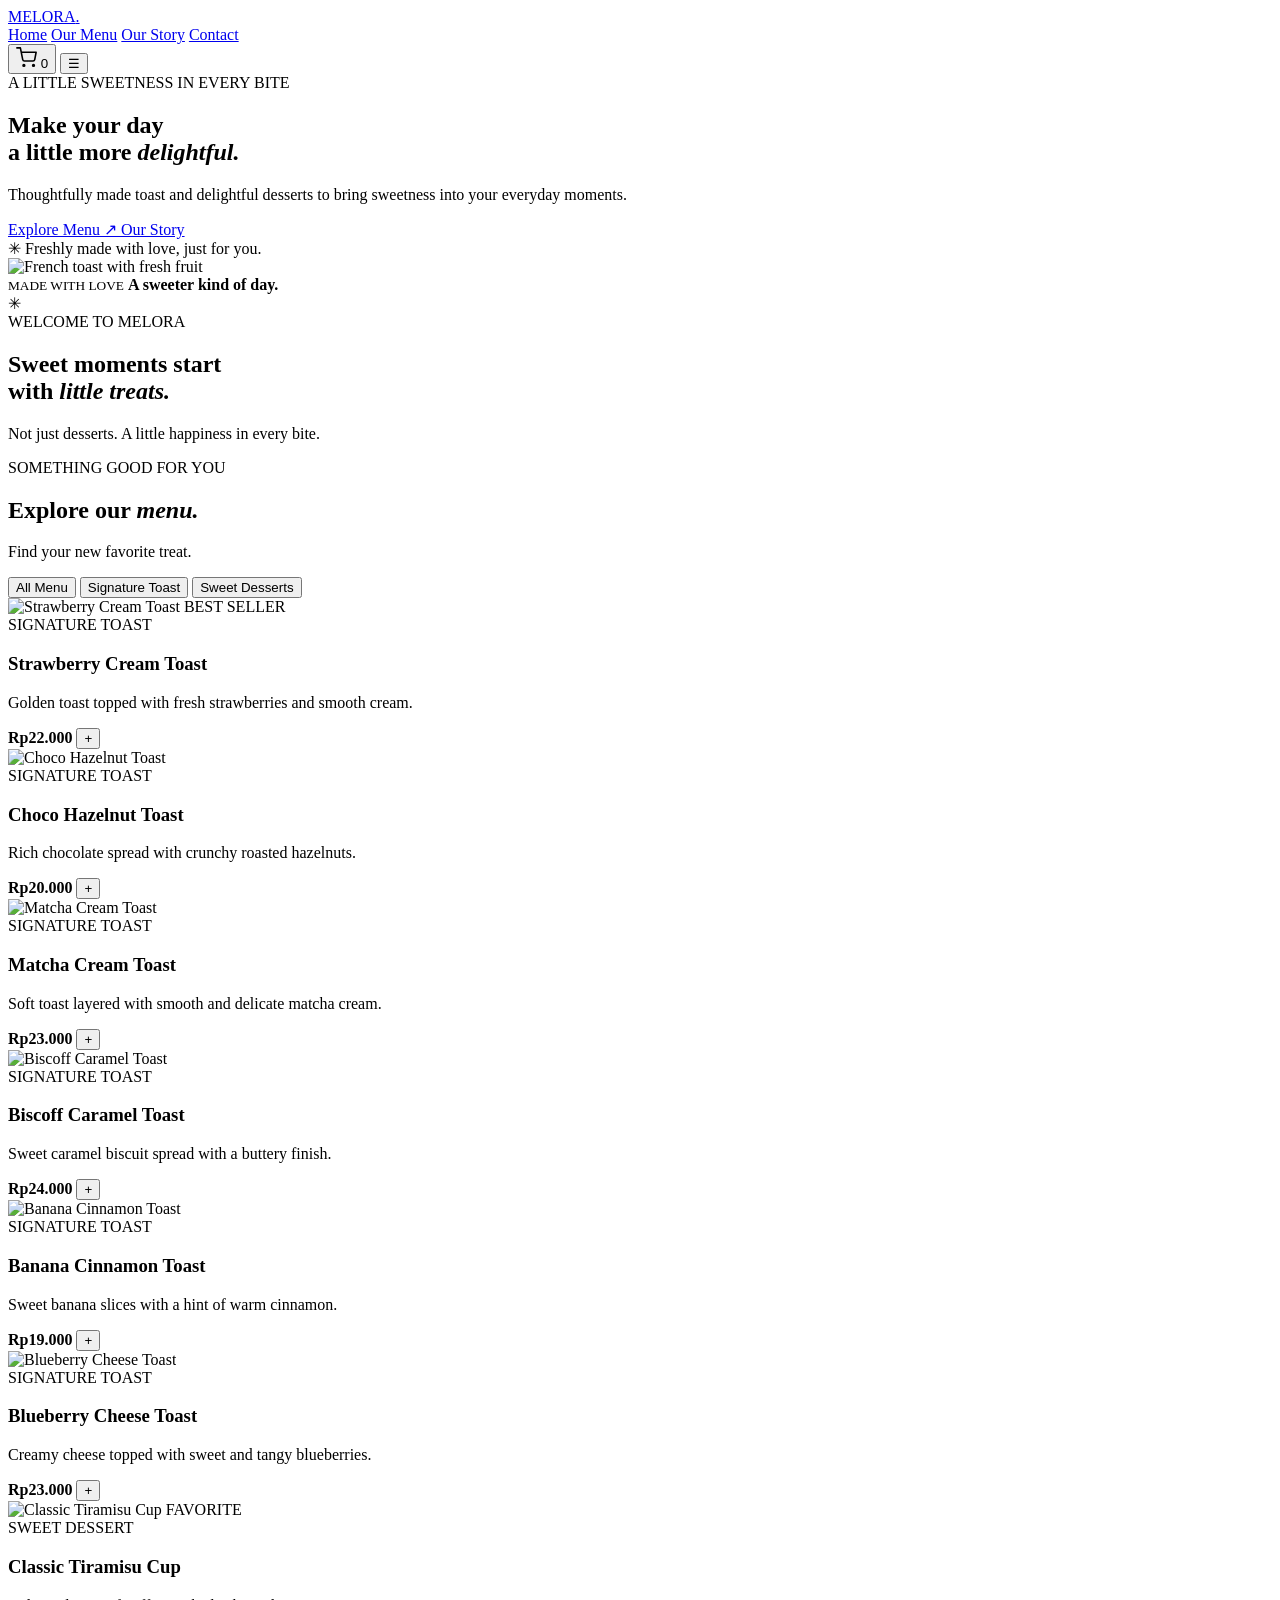
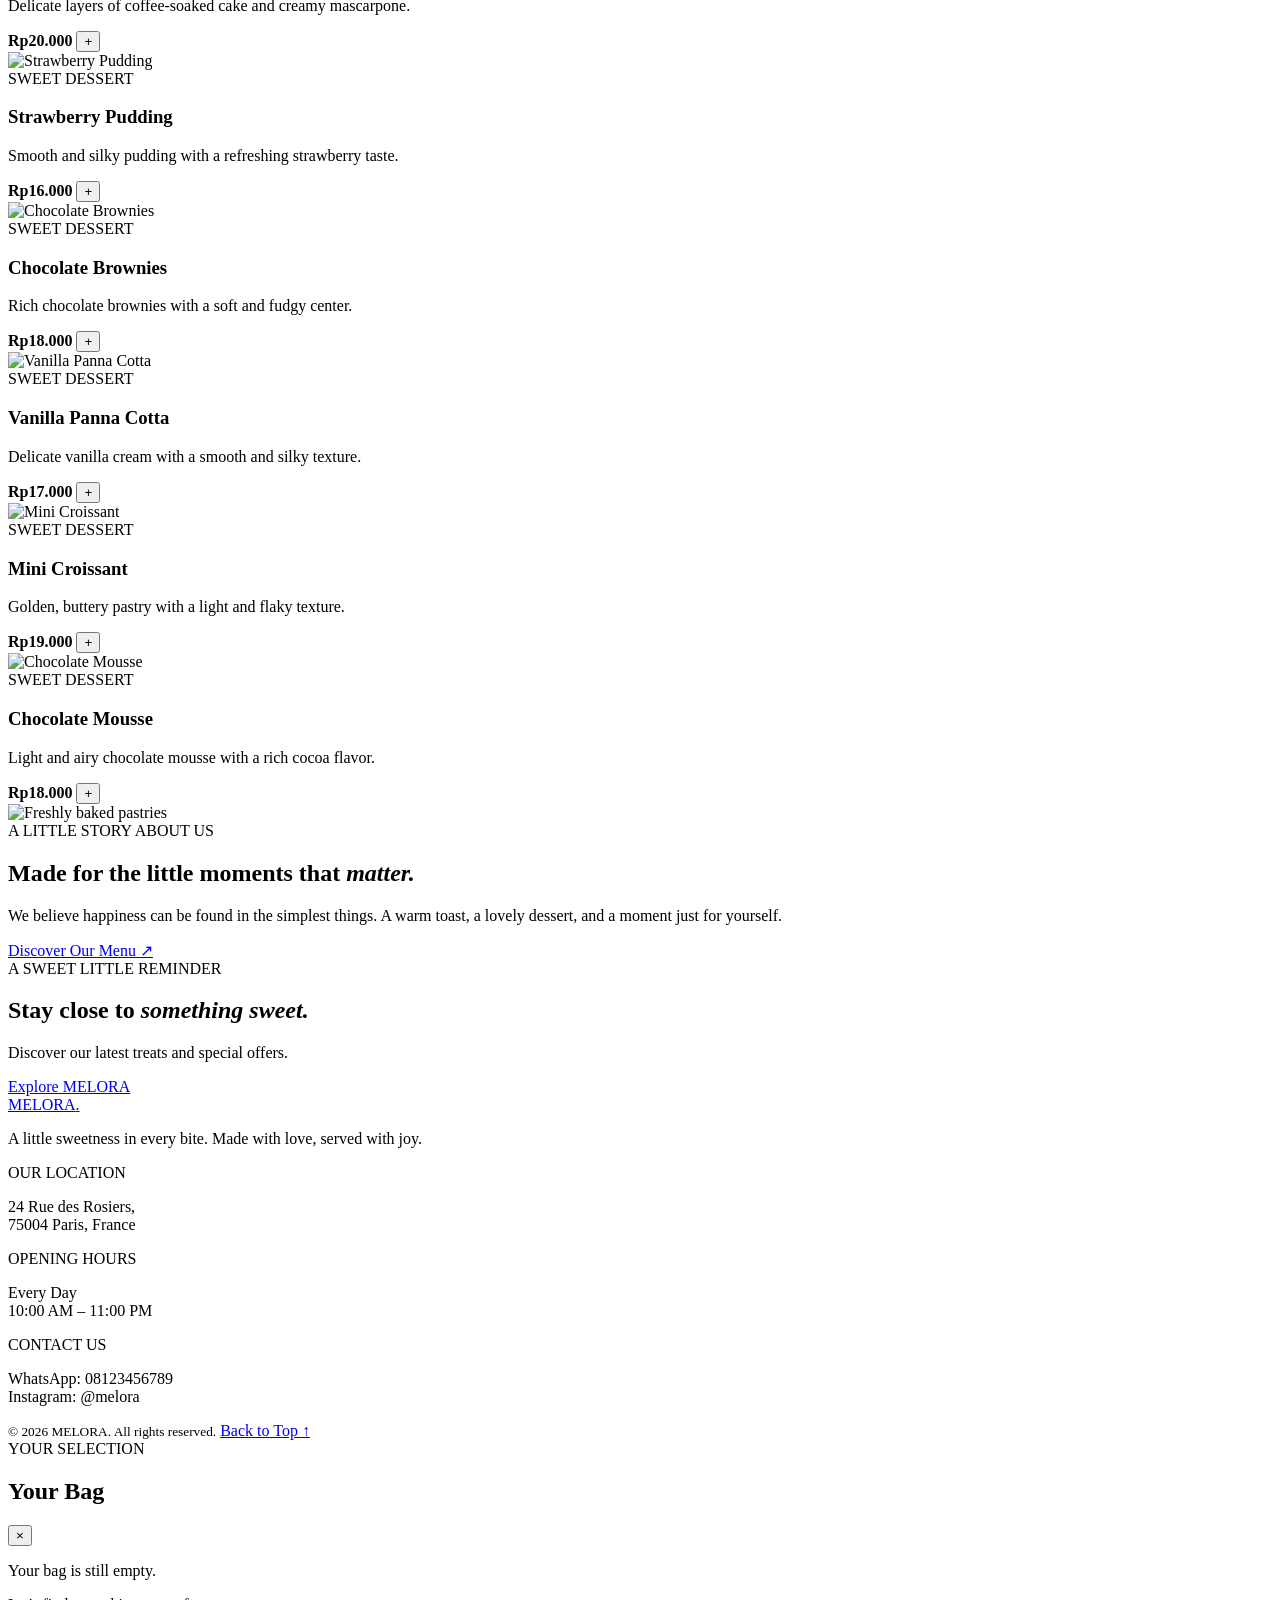
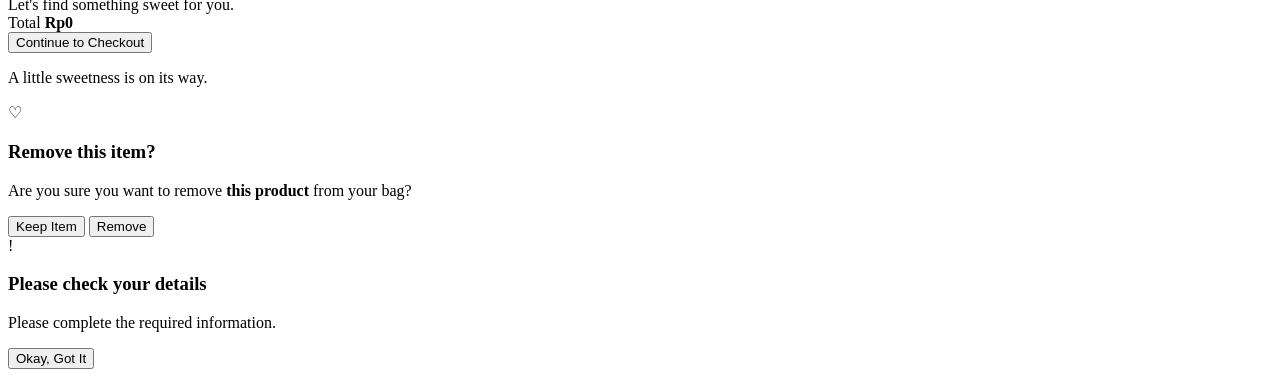
==== index.html @ a44b25c3 "Add files via upload" ====
<!DOCTYPE html>
<html lang="id">
<head>
    <meta charset="UTF-8">
    <meta name="viewport" content="width=device-width, initial-scale=1.0">

    <title>MELORA — Toast & Dessert</title>

    <link rel="stylesheet" href="css/style.css">

    <link rel="preconnect" href="https://fonts.googleapis.com">
    <link rel="preconnect" href="https://fonts.gstatic.com" crossorigin>

    <link href="https://fonts.googleapis.com/css2?family=DM+Sans:wght@400;500;600;700&family=Playfair+Display:ital,wght@0,500;0,600;1,500&display=swap" rel="stylesheet">
</head>

<body>

<!-- NAVBAR -->
<header class="navbar">

    <a href="#home" class="logo">MELORA<span>.</span></a>

    <nav class="nav-menu" id="navMenu">
    <a href="#home" class="active">Home</a>
    <a href="#menu">Our Menu</a>
    <a href="#about">Our Story</a>
    <a href="#contact">Contact</a>
</nav>

    <div class="nav-actions">

        <button class="cart-button" onclick="showCart()" type="button" aria-label="Open shopping cart">

    <svg
        xmlns="http://www.w3.org/2000/svg"
        width="21"
        height="21"
        viewBox="0 0 24 24"
        fill="none"
        stroke="currentColor"
        stroke-width="1.8"
        stroke-linecap="round"
        stroke-linejoin="round"
    >
        <circle cx="9" cy="21" r="1"/>
        <circle cx="20" cy="21" r="1"/>
        <path d="M1 1h4l2.68 13.39a2 2 0 0 0 2 1.61h9.72a2 2 0 0 0 2-1.61L23 6H6"/>
    </svg>

    <span class="cart-count" id="cartCount">0</span>

</button>

        <button class="menu-toggle" onclick="toggleMenu()" type="button">
            ☰
        </button>

    </div>

</header>


<main>

    <!-- HERO -->
    <section class="hero" id="home">

        <div class="hero-content">

            <span class="eyebrow">
                A LITTLE SWEETNESS IN EVERY BITE
            </span>

            <h1>
                Make your day<br>
                a little more <em>delightful.</em>
            </h1>

            <p>
                Thoughtfully made toast and delightful desserts
                to bring sweetness into your everyday moments.
            </p>

            <div class="hero-buttons">
                <a href="#menu" class="primary-button">
                    Explore Menu ↗
                </a>

                <a href="#about" class="secondary-button">
                    Our Story
                </a>
            </div>

            <div class="hero-note">
                <span>✳</span> Freshly made with love, just for you.
            </div>

        </div>

        <div class="hero-visual">

            <img
                src="https://images.unsplash.com/photo-1484723091739-30a097e8f929?auto=format&fit=crop&w=1000&q=85"
                alt="French toast with fresh fruit"
            >

            <div class="hero-label">
                <small>MADE WITH LOVE</small>
                <strong>A sweeter kind of day.</strong>
            </div>

            <span class="hero-star">✳</span>

        </div>

    </section>


    <!-- INTRO -->
    <section class="intro">

        <span class="eyebrow">WELCOME TO MELORA</span>

        <h2>
            Sweet moments start<br>
            with <em>little treats.</em>
        </h2>

        <p>
            Not just desserts. A little happiness in every bite.
        </p>

    </section>


    <!-- MENU -->
    <section class="menu-section" id="menu">

        <div class="section-heading">

            <div>
                <span class="eyebrow">SOMETHING GOOD FOR YOU</span>
                <h2>Explore our <em>menu.</em></h2>
            </div>

            <p>Find your new favorite treat.</p>

        </div>


        <!-- CATEGORY FILTER -->
        <div class="filter-buttons">

            <button class="filter-btn active" data-filter="all" type="button">
                All Menu
            </button>

            <button class="filter-btn" data-filter="toast" type="button">
                Signature Toast
            </button>

            <button class="filter-btn" data-filter="dessert" type="button">
                Sweet Desserts
            </button>

        </div>


        <!-- PRODUCT LIST -->
        <div class="product-grid" id="productGrid">


            <!-- 1. STRAWBERRY CREAM TOAST -->
            <article class="product-card" data-category="toast">

                <div class="product-image">

                    <img
                        src="https://images.pexels.com/photos/236834/pexels-photo-236834.jpeg?auto=compress&cs=tinysrgb&w=700"
                        alt="Strawberry Cream Toast"
                    >

                    <span class="product-tag">BEST SELLER</span>

                </div>

                <div class="product-info">

                    <span class="product-category">SIGNATURE TOAST</span>

                    <h3>Strawberry Cream Toast</h3>

                    <p>Golden toast topped with fresh strawberries and smooth cream.</p>

                    <div class="product-bottom">
                        <strong>Rp22.000</strong>

                        <button type="button" onclick="addToCart('Strawberry Cream Toast',22000)">
                            +
                        </button>
                    </div>

                </div>

            </article>


            <!-- 2. CHOCO HAZELNUT TOAST -->
            <article class="product-card" data-category="toast">

                <div class="product-image">

                    <img
                        src="https://images.pexels.com/photos/6966407/pexels-photo-6966407.jpeg?auto=compress&cs=tinysrgb&w=700"
                        alt="Choco Hazelnut Toast"
                    >

                </div>

                <div class="product-info">

                    <span class="product-category">SIGNATURE TOAST</span>

                    <h3>Choco Hazelnut Toast</h3>

                    <p>Rich chocolate spread with crunchy roasted hazelnuts.</p>

                    <div class="product-bottom">
                        <strong>Rp20.000</strong>

                        <button type="button" onclick="addToCart('Choco Hazelnut Toast',20000)">
                            +
                        </button>
                    </div>

                </div>

            </article>


            <!-- 3. MATCHA CREAM TOAST -->
            <article class="product-card" data-category="toast">

                <div class="product-image">

                    <img
                        src="https://images.unsplash.com/photo-1515823064-d6e0c04616a7?auto=format&fit=crop&w=700&q=85"
                        alt="Matcha Cream Toast"
                    >

                </div>

                <div class="product-info">

                    <span class="product-category">SIGNATURE TOAST</span>

                    <h3>Matcha Cream Toast</h3>

                    <p>Soft toast layered with smooth and delicate matcha cream.</p>

                    <div class="product-bottom">
                        <strong>Rp23.000</strong>

                        <button type="button" onclick="addToCart('Matcha Cream Toast',23000)">
                            +
                        </button>
                    </div>

                </div>

            </article>


            <!-- 4. BISCOFF CARAMEL TOAST -->
            <article class="product-card" data-category="toast">

                <div class="product-image">

                    <img
                        src="https://images.unsplash.com/photo-1484723091739-30a097e8f929?auto=format&fit=crop&w=700&q=85"
                        alt="Biscoff Caramel Toast"
                    >

                </div>

                <div class="product-info">

                    <span class="product-category">SIGNATURE TOAST</span>

                    <h3>Biscoff Caramel Toast</h3>

                    <p>Sweet caramel biscuit spread with a buttery finish.</p>

                    <div class="product-bottom">
                        <strong>Rp24.000</strong>

                        <button type="button" onclick="addToCart('Biscoff Caramel Toast',24000)">
                            +
                        </button>
                    </div>

                </div>

            </article>


            <!-- 5. BANANA CINNAMON TOAST -->
            <article class="product-card" data-category="toast">

                <div class="product-image">

                    <img
                        src="https://images.unsplash.com/photo-1528207776546-365bb710ee93?auto=format&fit=crop&w=700&q=85"
                        alt="Banana Cinnamon Toast"
                    >

                </div>

                <div class="product-info">

                    <span class="product-category">SIGNATURE TOAST</span>

                    <h3>Banana Cinnamon Toast</h3>

                    <p>Sweet banana slices with a hint of warm cinnamon.</p>

                    <div class="product-bottom">
                        <strong>Rp19.000</strong>

                        <button type="button" onclick="addToCart('Banana Cinnamon Toast',19000)">
                            +
                        </button>
                    </div>

                </div>

            </article>


            <!-- 6. BLUEBERRY CHEESE TOAST -->
            <article class="product-card" data-category="toast">

                <div class="product-image">

                    <img
                        src="https://images.unsplash.com/photo-1490474418585-ba9bad8fd0ea?auto=format&fit=crop&w=700&q=85"
                        alt="Blueberry Cheese Toast"
                    >

                </div>

                <div class="product-info">

                    <span class="product-category">SIGNATURE TOAST</span>

                    <h3>Blueberry Cheese Toast</h3>

                    <p>Creamy cheese topped with sweet and tangy blueberries.</p>

                    <div class="product-bottom">
                        <strong>Rp23.000</strong>

                        <button type="button" onclick="addToCart('Blueberry Cheese Toast',23000)">
                            +
                        </button>
                    </div>

                </div>

            </article>


            <!-- 7. CLASSIC TIRAMISU CUP -->
            <article class="product-card" data-category="dessert">

                <div class="product-image">

                    <img
                        src="https://images.unsplash.com/photo-1571877227200-a0d98ea607e9?auto=format&fit=crop&w=700&q=85"
                        alt="Classic Tiramisu Cup"
                    >

                    <span class="product-tag">FAVORITE</span>

                </div>

                <div class="product-info">

                    <span class="product-category">SWEET DESSERT</span>

                    <h3>Classic Tiramisu Cup</h3>

                    <p>Delicate layers of coffee-soaked cake and creamy mascarpone.</p>

                    <div class="product-bottom">
                        <strong>Rp20.000</strong>

                        <button type="button" onclick="addToCart('Classic Tiramisu Cup',20000)">
                            +
                        </button>
                    </div>

                </div>

            </article>


            <!-- 8. STRAWBERRY PUDDING -->
            <article class="product-card" data-category="dessert">

                <div class="product-image">

                    <img
                        src="https://www.einfachbacken.de/sites/einfachbacken.de/files/styles/1946_1460/public/2024-04/erdbeerpudding_1.jpg?h=43893ecd&itok=mYRbuCzh"
                        alt="Strawberry Pudding"
                    >

                </div>

                <div class="product-info">

                    <span class="product-category">SWEET DESSERT</span>

                    <h3>Strawberry Pudding</h3>

                    <p>Smooth and silky pudding with a refreshing strawberry taste.</p>

                    <div class="product-bottom">
                        <strong>Rp16.000</strong>

                        <button type="button" onclick="addToCart('Strawberry Pudding',16000)">
                            +
                        </button>
                    </div>

                </div>

            </article>


            <!-- 9. CHOCOLATE BROWNIES -->
            <article class="product-card" data-category="dessert">

                <div class="product-image">

                    <img
                        src="https://images.unsplash.com/photo-1606313564200-e75d5e30476c?auto=format&fit=crop&w=700&q=85"
                        alt="Chocolate Brownies"
                    >

                </div>

                <div class="product-info">

                    <span class="product-category">SWEET DESSERT</span>

                    <h3>Chocolate Brownies</h3>

                    <p>Rich chocolate brownies with a soft and fudgy center.</p>

                    <div class="product-bottom">
                        <strong>Rp18.000</strong>

                        <button type="button" onclick="addToCart('Chocolate Brownies',18000)">
                            +
                        </button>
                    </div>

                </div>

            </article>


            <!-- 10. VANILLA PANNA COTTA -->
            <article class="product-card" data-category="dessert">

                <div class="product-image">

                    <img
                         src="https://www.tastoeffeuno.it/cucina/img/ricette/panna-cotta-alla-vaniglia.png"
                         alt="Vanilla Panna Cotta"
                    >

                </div>

                <div class="product-info">

                    <span class="product-category">SWEET DESSERT</span>

                    <h3>Vanilla Panna Cotta</h3>

                    <p>Delicate vanilla cream with a smooth and silky texture.</p>

                    <div class="product-bottom">
                        <strong>Rp17.000</strong>

                        <button type="button" onclick="addToCart('Vanilla Panna Cotta',17000)">
                            +
                        </button>
                    </div>

                </div>

            </article>


            <!-- 11. MINI CROISSANT -->
            <article class="product-card" data-category="dessert">

                <div class="product-image">

                    <img
                        src="https://images.unsplash.com/photo-1555507036-ab1f4038808a?auto=format&fit=crop&w=700&q=85"
                        alt="Mini Croissant"
                    >

                </div>

                <div class="product-info">

                    <span class="product-category">SWEET DESSERT</span>

                    <h3>Mini Croissant</h3>

                    <p>Golden, buttery pastry with a light and flaky texture.</p>

                    <div class="product-bottom">
                        <strong>Rp19.000</strong>

                        <button type="button" onclick="addToCart('Mini Croissant',19000)">
                            +
                        </button>
                    </div>

                </div>

            </article>


            <!-- 12. CHOCOLATE MOUSSE -->
            <article class="product-card" data-category="dessert">

                <div class="product-image">

                    <img
                        src="https://images.unsplash.com/photo-1563805042-7684c019e1cb?auto=format&fit=crop&w=700&q=85"
                        alt="Chocolate Mousse"
                    >

                </div>

                <div class="product-info">

                    <span class="product-category">SWEET DESSERT</span>

                    <h3>Chocolate Mousse</h3>

                    <p>Light and airy chocolate mousse with a rich cocoa flavor.</p>

                    <div class="product-bottom">
                        <strong>Rp18.000</strong>

                        <button type="button" onclick="addToCart('Chocolate Mousse',18000)">
                            +
                        </button>
                    </div>

                </div>

            </article>

        </div>

    </section>


    <!-- BRAND STORY -->
    <section class="story" id="about">

        <div class="story-image">

            <img
                src="https://images.unsplash.com/photo-1495147466023-ac5c588e2e94?auto=format&fit=crop&w=1000&q=85"
                alt="Freshly baked pastries"
            >

        </div>

        <div class="story-content">

            <span class="eyebrow">A LITTLE STORY ABOUT US</span>

            <h2>
                Made for the little moments that <em>matter.</em>
            </h2>

            <p>
                We believe happiness can be found in the simplest things.
                A warm toast, a lovely dessert, and a moment just for yourself.
            </p>

            <a href="#menu" class="primary-button">
                Discover Our Menu ↗
            </a>

        </div>

    </section>


    <!-- NEWSLETTER -->
    <section class="newsletter">

        <span class="eyebrow">A SWEET LITTLE REMINDER</span>

        <h2>
            Stay close to <em>something sweet.</em>
        </h2>

        <p>Discover our latest treats and special offers.</p>

        <a href="#menu" class="primary-button">
            Explore MELORA
        </a>

    </section>

</main>



<!-- CONTACT & FOOTER -->
<footer class="footer" id="contact">

    <div class="footer-content">

        <div class="footer-brand">
            <a href="#home" class="logo">MELORA<span>.</span></a>

            <p>
                A little sweetness in every bite.
                Made with love, served with joy.
            </p>
        </div>

        <div class="footer-contact">

            <div class="footer-item">
                <span class="footer-label">OUR LOCATION</span>
                <p>
                    24 Rue des Rosiers,<br>
                    75004 Paris, France
                </p>
            </div>

            <div class="footer-item">
                <span class="footer-label">OPENING HOURS</span>
                <p>
                    Every Day<br>
                    10:00 AM – 11:00 PM
                </p>
            </div>

            <div class="footer-item">
                <span class="footer-label">CONTACT US</span>
                <p>
                    WhatsApp: <span id="footerWhatsApp">08123456789</span><br>
                    Instagram: @melora
                </p>
            </div>

        </div>

    </div>

    <div class="footer-bottom">
        <small>© 2026 MELORA. All rights reserved.</small>
        <a href="#home">Back to Top ↑</a>
    </div>

</footer>


<!-- SHOPPING BAG PANEL -->
<div class="cart-overlay" id="cartOverlay">

    <div class="cart-panel">

        <div class="cart-header">

            <div>
                <span class="eyebrow">YOUR SELECTION</span>
                <h2>Your Bag</h2>
            </div>

            <button
                type="button"
                class="cart-close"
                id="closeCart"
                aria-label="Close shopping bag"
            >
                &times;
            </button>

        </div>


        <!-- CART ITEMS -->
        <div class="cart-items" id="cartItems">
        </div>


        <!-- EMPTY CART -->
        <div class="cart-empty" id="cartEmpty">

            <p>Your bag is still empty.</p>

            <span>
                Let's find something sweet for you.
            </span>

        </div>


        <!-- CART FOOTER -->
        <div class="cart-footer" id="cartFooter">

            <div class="cart-total">

                <span>Total</span>

                <strong id="cartTotal">Rp0</strong>

            </div>

            <button
                type="button"
                class="checkout-button"
                id="checkoutButton"
                onclick="openCheckout()"
            >
                Continue to Checkout
            </button>

            <p class="cart-note">
                A little sweetness is on its way.
            </p>

        </div>

    </div>

</div>


<!-- JAVASCRIPT -->
<script src="js/script.js"></script>


<!-- MELORA REMOVE CONFIRMATION MODAL -->
<div class="remove-modal-overlay" id="removeModal">

    <div class="remove-modal">

        <div class="remove-modal-icon">♡</div>

        <h3>Remove this item?</h3>

        <p>
            Are you sure you want to remove
            <strong id="removeProductName">this product</strong>
            from your bag?
        </p>

        <div class="remove-modal-actions">

            <button
                type="button"
                class="keep-item-button"
                onclick="closeRemoveModal()"
            >
                Keep Item
            </button>

            <button
                type="button"
                class="confirm-remove-button"
                onclick="confirmRemoveItem()"
            >
                Remove
            </button>

        </div>

    </div>

</div>


<!-- MELORA ALERT MODAL -->
<div class="alert-modal-overlay" id="alertModal">

    <div class="alert-modal">

        <div class="alert-modal-icon">!</div>

        <h3 id="alertTitle">Please check your details</h3>

        <p id="alertMessage">
            Please complete the required information.
        </p>

        <button
            type="button"
            onclick="closeAlertModal()"
        >
            Okay, Got It
        </button>

    </div>

</div>

</body>
</html>
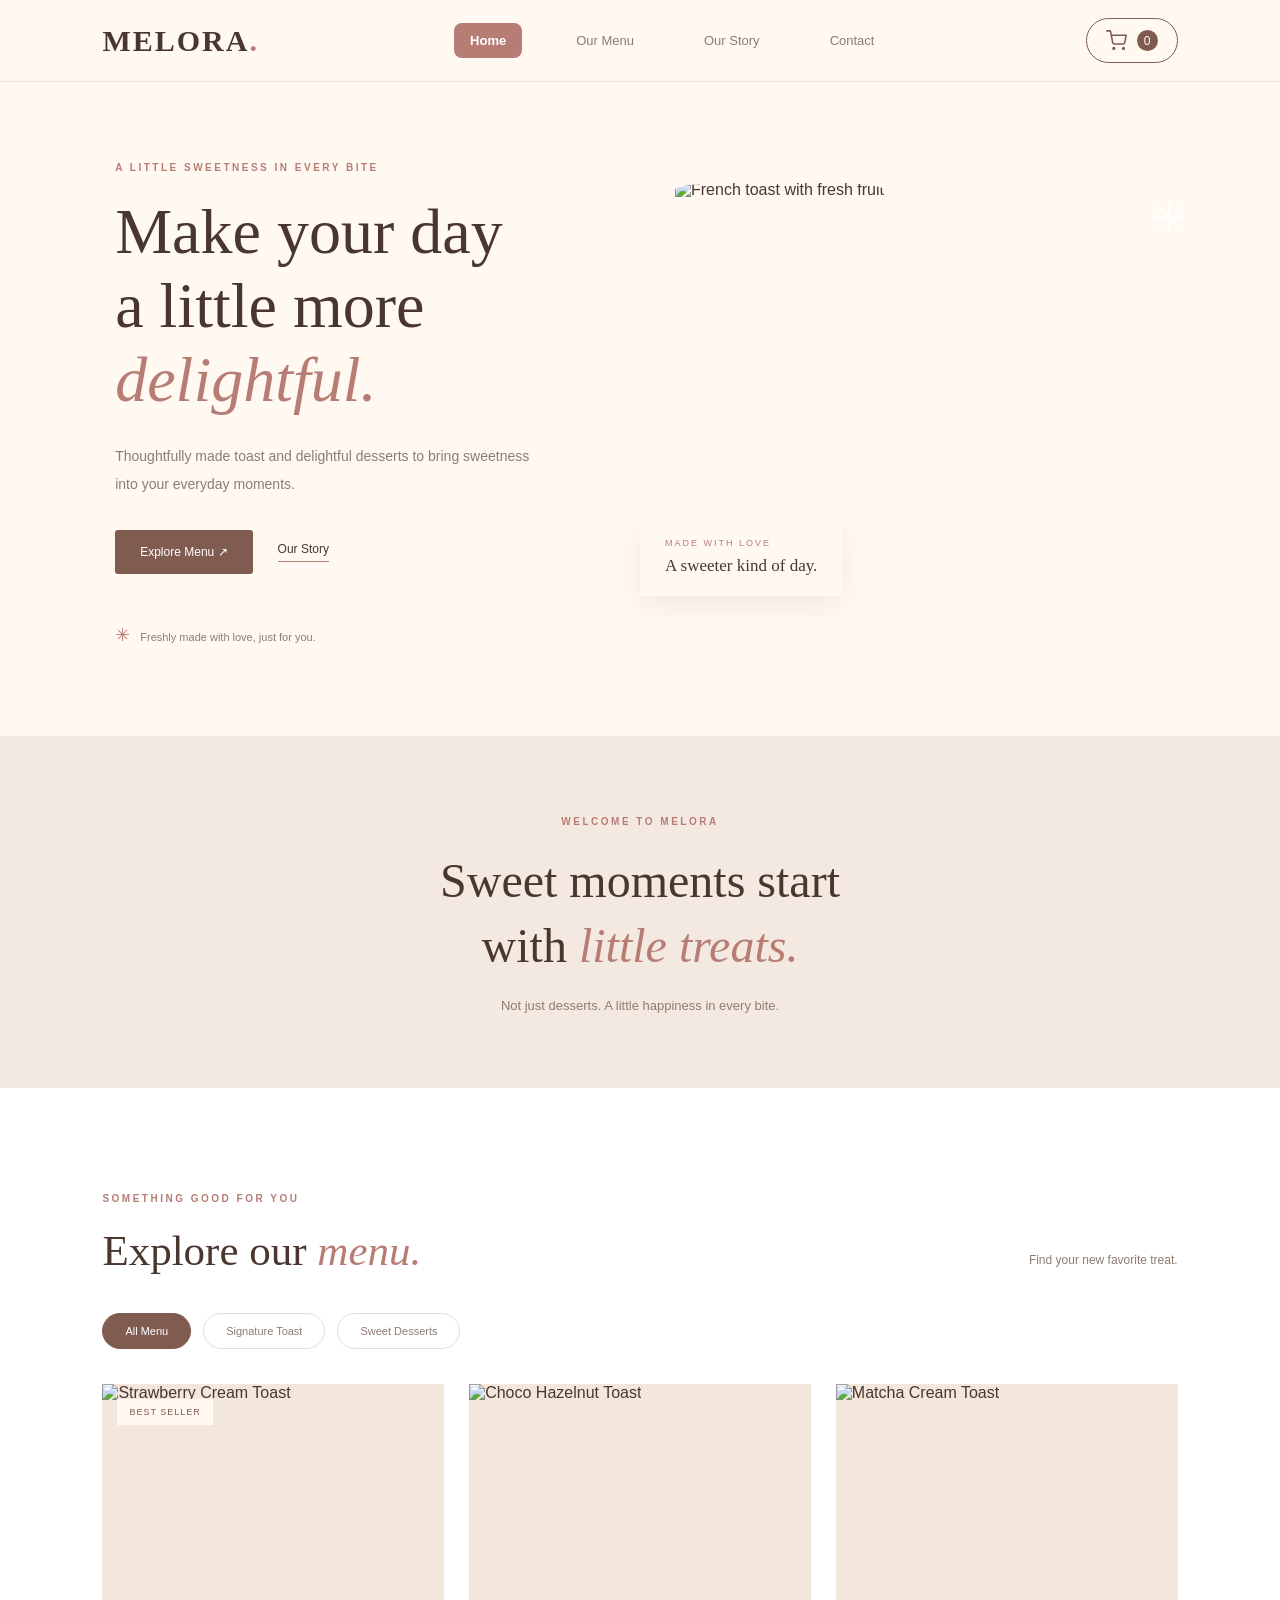
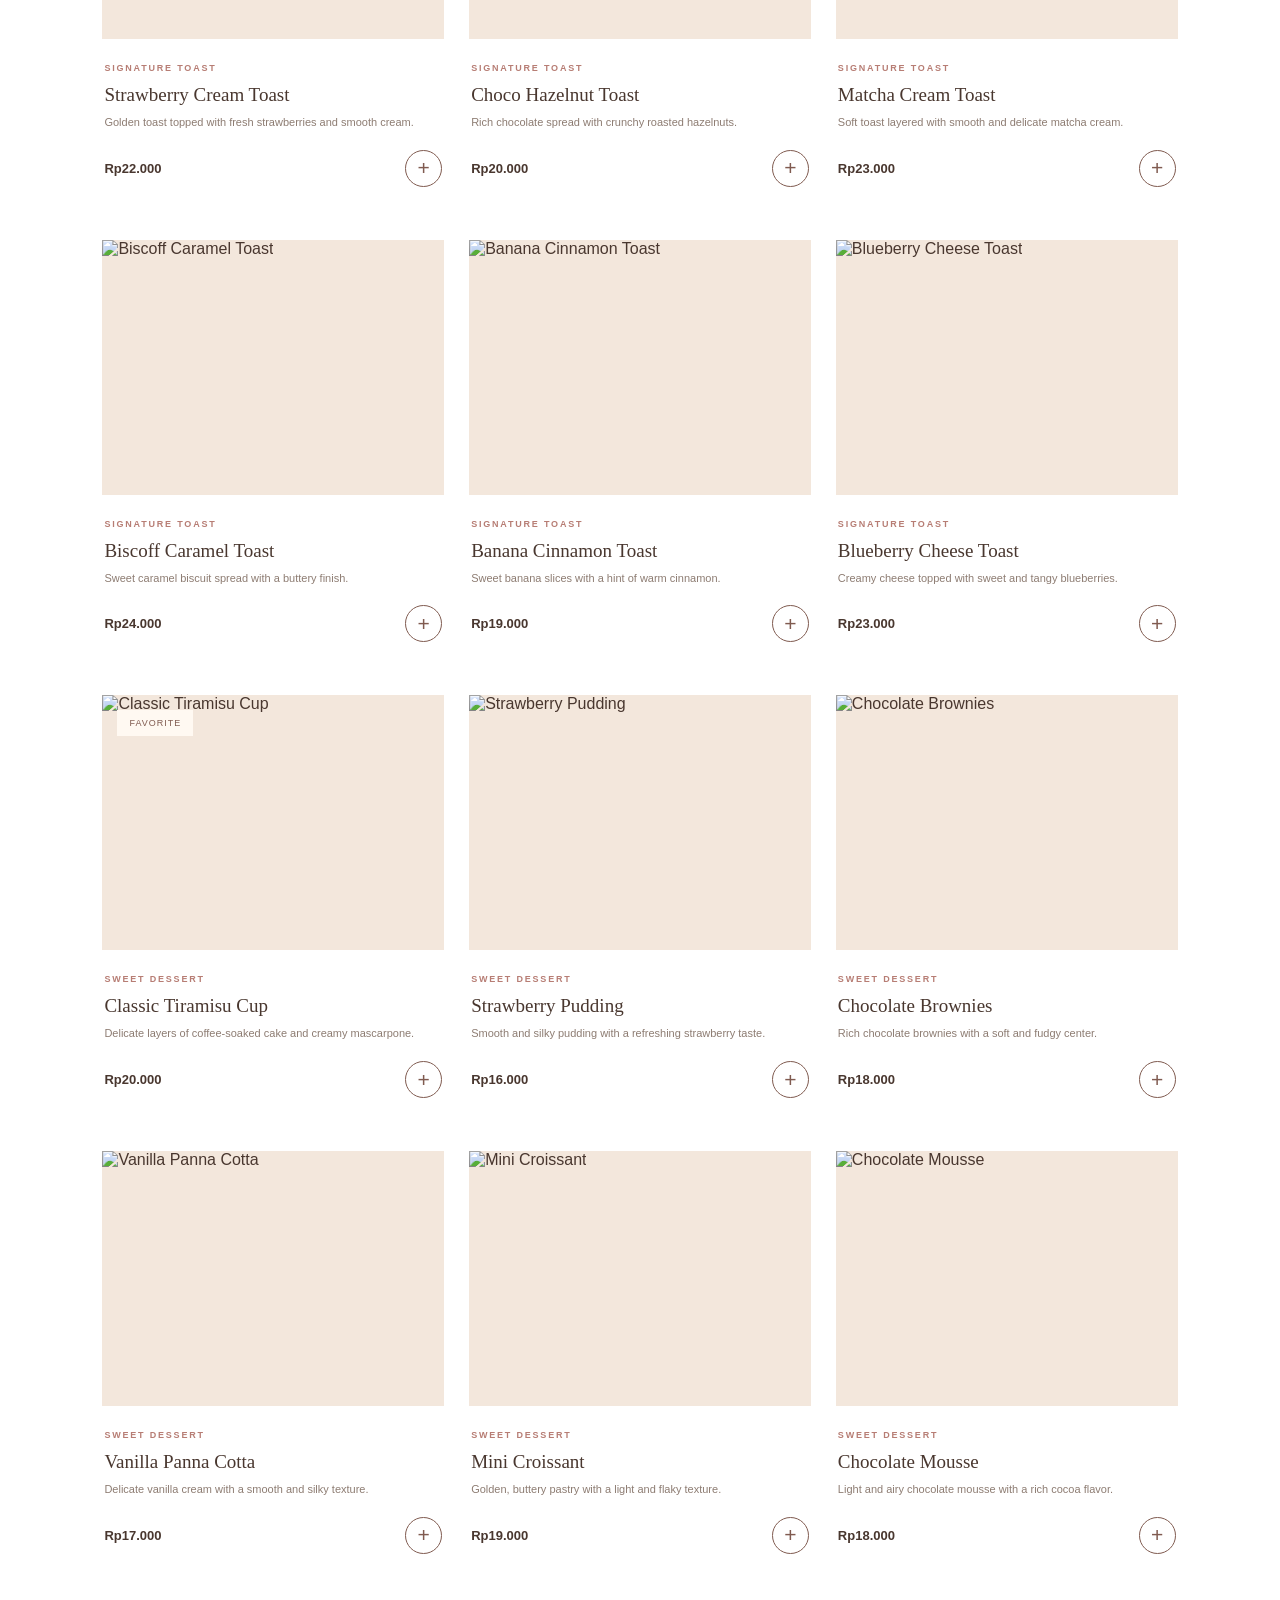
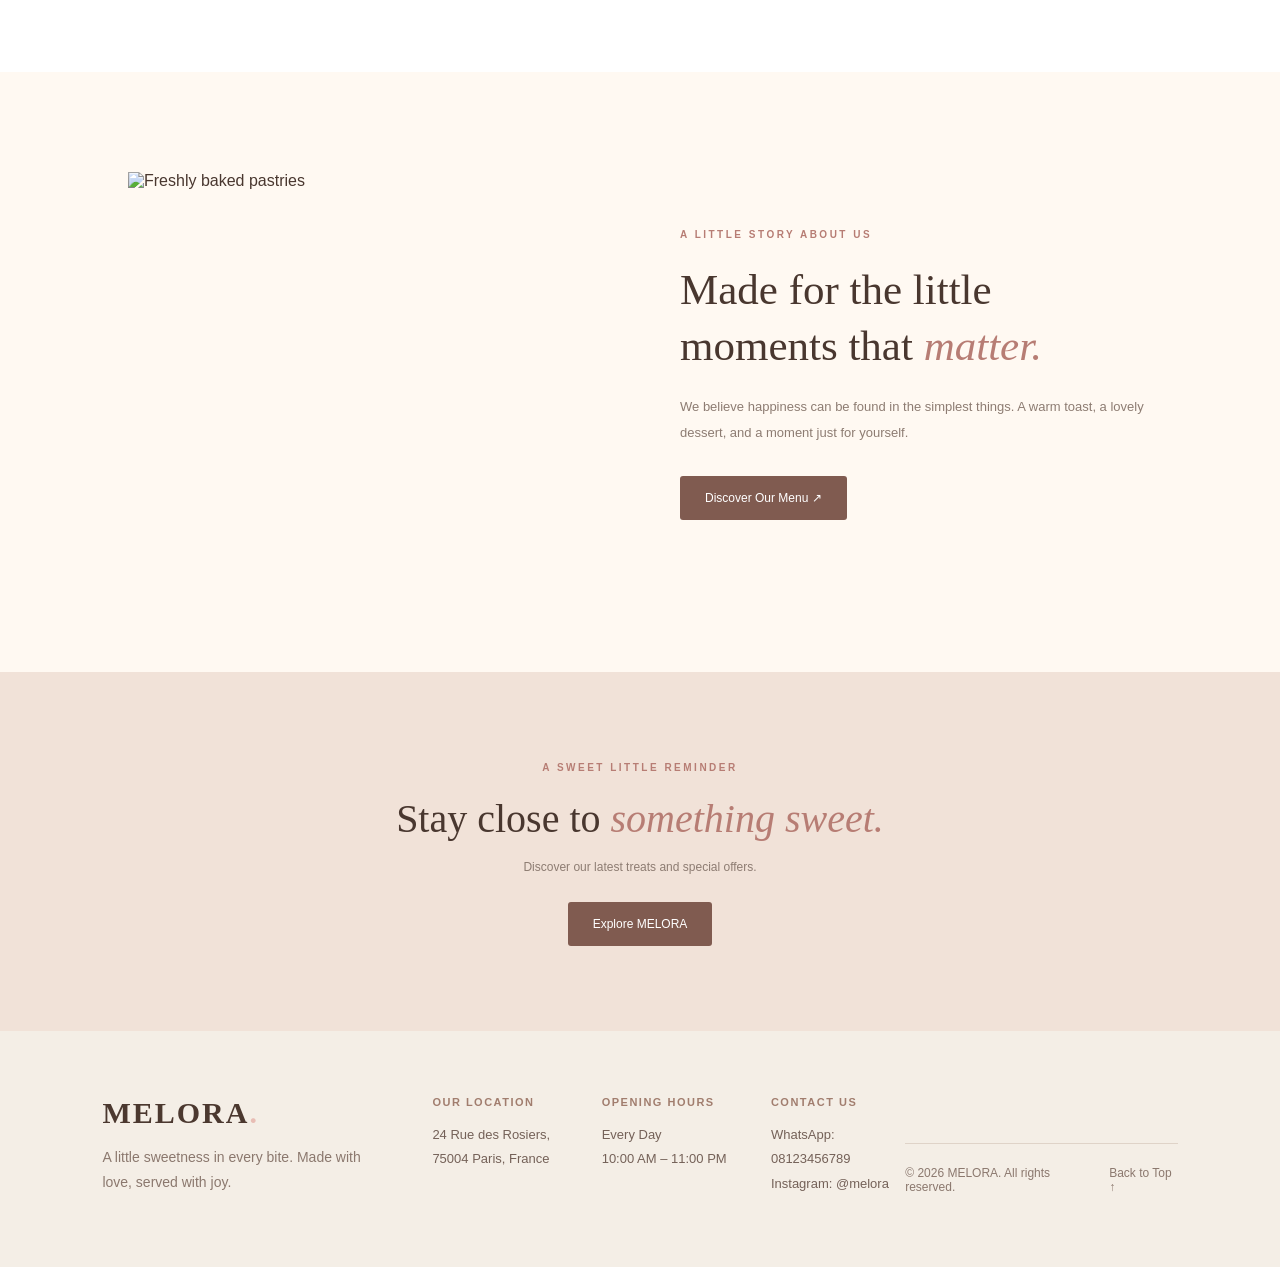
==== commit 6ac48e8c: "Update index.html" ====
--- a/index.html
+++ b/index.html
@@ -7,7 +7,7 @@
 
     <title>MELORA — Toast & Dessert</title>
 
-    <link rel="stylesheet" href="css/style.css">
+    <link rel="stylesheet" href="style.css">
 
     <link rel="preconnect" href="https://fonts.googleapis.com">
     <link rel="preconnect" href="https://fonts.gstatic.com" crossorigin>
@@ -756,7 +756,7 @@
 
 
 <!-- JAVASCRIPT -->
-<script src="js/script.js"></script>
+<script src="script.js"></script>
 
 
 <!-- MELORA REMOVE CONFIRMATION MODAL -->
--- a/style.css
+++ b/style.css
@@ -0,0 +1,1371 @@
+
+/* =========================
+   1. BASIC SETTINGS
+========================= */
+
+:root {
+    --ivory: #FFF9F2;
+    --cream: #F3E7DC;
+    --pink: #E8C7C1;
+    --rose: #B77D74;
+    --mocha: #805B50;
+    --dark: #49372F;
+    --muted: #8D7C72;
+    --white: #FFFFFF;
+}
+
+* {
+    margin: 0;
+    padding: 0;
+    box-sizing: border-box;
+    scroll-behavior: smooth;
+}
+
+body {
+    font-family: 'DM Sans', sans-serif;
+    background: var(--ivory);
+    color: var(--dark);
+}
+
+a {
+    text-decoration: none;
+    color: inherit;
+}
+
+button {
+    font-family: inherit;
+}
+
+/* =========================
+   2. NAVBAR
+========================= */
+
+.navbar {
+    height: 82px;
+    padding: 0 8%;
+    display: flex;
+    justify-content: space-between;
+    align-items: center;
+    background: var(--ivory);
+    position: sticky;
+    top: 0;
+    z-index: 100;
+    border-bottom: 1px solid #EDE3DA;
+}
+
+.logo {
+    font-family: 'Playfair Display', serif;
+    font-size: 30px;
+    font-weight: 600;
+    letter-spacing: 2px;
+}
+
+.logo span {
+    color: var(--rose);
+}
+
+.nav-menu {
+    display: flex;
+    gap: 38px;
+}
+
+.nav-menu a {
+    font-size: 13px;
+    color: var(--muted);
+    transition: .3s;
+}
+
+.nav-menu a:hover {
+    color: var(--rose);
+}
+
+.nav-actions {
+    display: flex;
+    align-items: center;
+    gap: 12px;
+}
+
+.cart-button {
+    display: flex;
+    align-items: center;
+    gap: 10px;
+    border: 1px solid var(--mocha);
+    border-radius: 30px;
+    padding: 11px 19px;
+    background: transparent;
+    color: var(--mocha);
+    cursor: pointer;
+    font-size: 12px;
+}
+
+.cart-count {
+    background: var(--mocha);
+    color: white;
+    width: 21px;
+    height: 21px;
+    display: grid;
+    place-items: center;
+    border-radius: 50%;
+}
+
+.menu-toggle {
+    display: none;
+    background: none;
+    border: none;
+    font-size: 23px;
+    cursor: pointer;
+}
+
+/* =========================
+   3. HERO
+========================= */
+
+.hero {
+    padding: 75px 9% 90px;
+    min-height: 630px;
+    display: grid;
+    grid-template-columns: 1fr 1fr;
+    align-items: center;
+    gap: 70px;
+}
+
+.hero-content {
+    max-width: 530px;
+}
+
+.eyebrow {
+    font-size: 10px;
+    letter-spacing: 2.5px;
+    color: var(--rose);
+    font-weight: 700;
+    display: inline-block;
+    margin-bottom: 22px;
+}
+
+.hero h1 {
+    font-family: 'Playfair Display', serif;
+    font-size: clamp(44px, 5vw, 68px);
+    font-weight: 500;
+    line-height: 1.16;
+    margin-bottom: 24px;
+}
+
+.hero h1 em,
+.intro h2 em,
+.section-heading h2 em,
+.story h2 em,
+.newsletter h2 em {
+    color: var(--rose);
+    font-weight: 500;
+}
+
+.hero-content > p {
+    color: var(--muted);
+    font-size: 14px;
+    line-height: 2;
+    max-width: 430px;
+}
+
+.hero-buttons {
+    display: flex;
+    align-items: center;
+    gap: 25px;
+    margin-top: 32px;
+}
+
+.primary-button {
+    background: var(--mocha);
+    color: white;
+    padding: 15px 25px;
+    display: inline-block;
+    border-radius: 3px;
+    font-size: 12px;
+    transition: .3s;
+}
+
+.primary-button:hover {
+    background: var(--dark);
+    transform: translateY(-3px);
+}
+
+.secondary-button {
+    font-size: 12px;
+    border-bottom: 1px solid var(--rose);
+    padding-bottom: 5px;
+}
+
+.hero-note {
+    margin-top: 50px;
+    font-size: 11px;
+    color: var(--muted);
+}
+
+.hero-note span {
+    color: var(--rose);
+    font-size: 18px;
+    margin-right: 7px;
+}
+
+/* HERO IMAGE */
+
+.hero-visual {
+    position: relative;
+    height: 440px;
+}
+
+.hero-visual > img {
+    width: 100%;
+    height: 100%;
+    object-fit: cover;
+    border-radius: 48% 48% 4px 4px;
+}
+
+.hero-label {
+    position: absolute;
+    bottom: 25px;
+    left: -35px;
+    background: var(--ivory);
+    padding: 20px 25px;
+    box-shadow: 0 10px 30px #00000010;
+    display: flex;
+    flex-direction: column;
+    gap: 8px;
+}
+
+.hero-label small {
+    font-size: 9px;
+    color: var(--rose);
+    letter-spacing: 2px;
+}
+
+.hero-label strong {
+    font-family: 'Playfair Display', serif;
+    font-size: 17px;
+    font-weight: 500;
+}
+
+.hero-star {
+    position: absolute;
+    top: 15px;
+    right: -20px;
+    color: white;
+    font-size: 38px;
+}
+
+/* =========================
+   4. INTRO
+========================= */
+
+.intro {
+    padding: 75px 20px;
+    text-align: center;
+    background: #F4E9E0;
+}
+
+.intro h2 {
+    font-family: 'Playfair Display', serif;
+    font-size: clamp(34px, 4vw, 48px);
+    font-weight: 500;
+    line-height: 1.35;
+}
+
+.intro p {
+    color: var(--muted);
+    font-size: 13px;
+    margin-top: 20px;
+}
+
+/* =========================
+   5. MENU SECTION
+========================= */
+
+.menu-section {
+    padding: 100px 8%;
+    background: var(--white);
+}
+
+.section-heading {
+    display: flex;
+    align-items: end;
+    justify-content: space-between;
+    margin-bottom: 38px;
+}
+
+.section-heading h2 {
+    font-family: 'Playfair Display', serif;
+    font-size: 43px;
+    font-weight: 500;
+}
+
+.section-heading > p {
+    color: var(--muted);
+    font-size: 12px;
+    margin-bottom: 8px;
+}
+
+.filter-buttons {
+    display: flex;
+    gap: 12px;
+    flex-wrap: wrap;
+    margin-bottom: 35px;
+}
+
+.filter-btn {
+    border: 1px solid #E9DCD2;
+    background: white;
+    padding: 11px 22px;
+    border-radius: 30px;
+    color: var(--muted);
+    font-size: 11px;
+    cursor: pointer;
+    transition: .3s;
+}
+
+.filter-btn:hover,
+.filter-btn.active {
+    background: var(--mocha);
+    color: white;
+    border-color: var(--mocha);
+}
+
+/* PRODUCT GRID */
+
+.product-grid {
+    display: grid;
+    grid-template-columns: repeat(3, minmax(0, 1fr));
+    gap: 35px 25px;
+}
+
+.product-card {
+    min-width: 0;
+    transition: .3s;
+    animation: fadeIn .35s ease;
+}
+
+.product-card:hover {
+    transform: translateY(-5px);
+}
+
+.product-image {
+    height: 255px;
+    position: relative;
+    overflow: hidden;
+    background: var(--cream);
+}
+
+.product-image img {
+    width: 100%;
+    height: 100%;
+    object-fit: cover;
+    transition: transform .5s;
+}
+
+.product-card:hover .product-image img {
+    transform: scale(1.06);
+}
+
+.product-tag {
+    position: absolute;
+    top: 15px;
+    left: 15px;
+    background: var(--ivory);
+    color: var(--mocha);
+    font-size: 9px;
+    padding: 8px 12px;
+    letter-spacing: 1px;
+}
+
+.product-info {
+    padding: 18px 2px;
+}
+
+.product-category {
+    color: var(--rose);
+    font-size: 9px;
+    letter-spacing: 1.8px;
+    font-weight: 700;
+}
+
+.product-info h3 {
+    font-family: 'Playfair Display', serif;
+    font-size: 19px;
+    font-weight: 500;
+    margin-top: 9px;
+}
+
+.product-info > p {
+    font-size: 11px;
+    color: var(--muted);
+    margin-top: 8px;
+    line-height: 1.6;
+}
+
+.product-bottom {
+    display: flex;
+    align-items: center;
+    justify-content: space-between;
+    margin-top: 18px;
+}
+
+.product-bottom strong {
+    font-size: 13px;
+}
+
+.product-bottom button {
+    height: 37px;
+    width: 37px;
+    border: 1px solid var(--mocha);
+    color: var(--mocha);
+    background: white;
+    border-radius: 50%;
+    font-size: 21px;
+    cursor: pointer;
+    transition: .3s;
+}
+
+.product-bottom button:hover {
+    background: var(--mocha);
+    color: white;
+}
+
+/* =========================
+   6. BRAND STORY
+========================= */
+
+.story {
+    padding: 100px 10%;
+    display: grid;
+    grid-template-columns: 1fr 1fr;
+    gap: 80px;
+    align-items: center;
+    background: var(--ivory);
+}
+
+.story-image {
+    height: 400px;
+    overflow: hidden;
+}
+
+.story-image img {
+    width: 100%;
+    height: 100%;
+    object-fit: cover;
+}
+
+.story h2 {
+    font-family: 'Playfair Display', serif;
+    font-size: 43px;
+    font-weight: 500;
+    line-height: 1.3;
+    margin-bottom: 20px;
+}
+
+.story-content > p {
+    font-size: 13px;
+    color: var(--muted);
+    line-height: 2;
+    margin-bottom: 30px;
+}
+
+/* =========================
+   7. NEWSLETTER
+========================= */
+
+.newsletter {
+    background: #F1E2D8;
+    text-align: center;
+    padding: 85px 20px;
+}
+
+.newsletter h2 {
+    font-family: 'Playfair Display', serif;
+    font-size: 40px;
+    font-weight: 500;
+}
+
+.newsletter p {
+    font-size: 12px;
+    color: var(--muted);
+    margin: 18px 0 28px;
+}
+
+/* =========================
+   8. FOOTER
+========================= */
+
+footer {
+    padding: 35px 8%;
+    display: flex;
+    align-items: center;
+    justify-content: space-between;
+    background: #49372F;
+    color: white;
+}
+
+footer .logo span {
+    color: #E8BDB4;
+}
+
+footer p,
+footer small {
+    font-size: 11px;
+    color: #D6C3B9;
+}
+
+/* =========================
+   9. ANIMATION
+========================= */
+
+@keyframes fadeIn {
+    from {
+        opacity: 0;
+        transform: translateY(10px);
+    }
+    to {
+        opacity: 1;
+        transform: translateY(0);
+    }
+}
+
+/* =========================
+   10. TABLET
+========================= */
+
+@media (max-width: 950px) {
+    .navbar {
+        padding: 0 5%;
+    }
+
+    .hero {
+        padding: 60px 6%;
+        gap: 35px;
+    }
+
+    .hero-visual {
+        height: 350px;
+    }
+
+    .product-grid {
+        grid-template-columns: repeat(2, minmax(0, 1fr));
+    }
+
+    .story {
+        gap: 40px;
+        padding: 75px 7%;
+    }
+}
+
+/* =========================
+   11. MOBILE
+========================= */
+
+@media (max-width: 650px) {
+    .navbar {
+        height: 70px;
+        padding: 0 5%;
+    }
+
+    .logo {
+        font-size: 25px;
+    }
+
+    .menu-toggle {
+        display: block;
+    }
+
+    .nav-menu {
+        display: none;
+        position: absolute;
+        top: 70px;
+        left: 0;
+        width: 100%;
+        padding: 25px 7%;
+        flex-direction: column;
+        gap: 22px;
+        background: var(--ivory);
+        border-bottom: 1px solid #EDE3DA;
+    }
+
+    .nav-menu.show {
+        display: flex;
+    }
+
+    .hero {
+        grid-template-columns: 1fr;
+        padding: 55px 7%;
+        gap: 40px;
+    }
+
+    .hero h1 {
+        font-size: 46px;
+    }
+
+    .hero-visual {
+        height: 340px;
+        margin: 0 10px;
+    }
+
+    .hero-label {
+        left: -12px;
+        bottom: 15px;
+    }
+
+    .intro {
+        padding: 65px 15px;
+    }
+
+    .menu-section {
+        padding: 70px 6%;
+    }
+
+    .section-heading {
+        display: block;
+    }
+
+    .section-heading h2 {
+        font-size: 36px;
+    }
+
+    .section-heading > p {
+        margin-top: 12px;
+    }
+
+    .filter-buttons {
+        gap: 8px;
+    }
+
+    .filter-btn {
+        padding: 10px 15px;
+        font-size: 10px;
+    }
+
+    .product-grid {
+        grid-template-columns: repeat(2, minmax(0, 1fr));
+        gap: 25px 13px;
+    }
+
+    .product-image {
+        height: 175px;
+    }
+
+    .product-info h3 {
+        font-size: 16px;
+    }
+
+    .product-info > p {
+        font-size: 10px;
+    }
+
+    .product-bottom strong {
+        font-size: 11px;
+    }
+
+    .product-bottom button {
+        height: 32px;
+        width: 32px;
+    }
+
+    .story {
+        grid-template-columns: 1fr;
+        gap: 35px;
+        padding: 65px 7%;
+    }
+
+    .story-image {
+        height: 300px;
+    }
+
+    .story h2 {
+        font-size: 36px;
+    }
+
+    .newsletter h2 {
+        font-size: 32px;
+    }
+
+    footer {
+        flex-direction: column;
+        gap: 15px;
+        text-align: center;
+    }
+}
+
+@media (max-width: 380px) {
+    .product-grid {
+        grid-template-columns: 1fr;
+    }
+
+    .product-image {
+        height: 230px;
+    }
+
+    .hero h1 {
+        font-size: 39px;
+    }
+}
+
+
+/* =========================
+   12. SHOPPING BAG DRAWER
+   Tambahan untuk panel keranjang MELORA
+   CSS asli di atas tetap dipertahankan.
+========================= */
+
+.cart-overlay {
+    position: fixed;
+    inset: 0;
+    background: rgba(45, 35, 30, 0.35);
+    z-index: 9999;
+    opacity: 0;
+    visibility: hidden;
+    transition: 0.3s ease;
+}
+
+.cart-overlay.active {
+    opacity: 1;
+    visibility: visible;
+}
+
+.cart-panel {
+    position: absolute;
+    top: 0;
+    right: 0;
+    width: 430px;
+    max-width: 100%;
+    height: 100%;
+    background: var(--ivory);
+    padding: 32px;
+    display: flex;
+    flex-direction: column;
+    transform: translateX(100%);
+    transition: transform 0.35s ease;
+    overflow-y: auto;
+}
+
+.cart-overlay.active .cart-panel {
+    transform: translateX(0);
+}
+
+.cart-header {
+    display: flex;
+    justify-content: space-between;
+    align-items: center;
+    padding-bottom: 24px;
+    border-bottom: 1px solid #EDE3DA;
+}
+
+.cart-header h2 {
+    font-family: 'Playfair Display', serif;
+    font-size: 30px;
+    margin: 8px 0 0;
+    color: var(--dark);
+}
+
+.cart-close {
+    border: none;
+    background: none;
+    font-size: 32px;
+    cursor: pointer;
+    color: var(--dark);
+}
+
+.cart-items {
+    flex: 1;
+    padding-top: 10px;
+}
+
+.cart-item {
+    display: flex;
+    justify-content: space-between;
+    gap: 15px;
+    padding: 22px 0;
+    border-bottom: 1px solid #EDE3DA;
+}
+
+.cart-item-info h3 {
+    font-size: 15px;
+    color: var(--dark);
+    margin: 0 0 8px;
+}
+
+.cart-item-info p {
+    font-size: 13px;
+    color: var(--muted);
+    margin: 0 0 14px;
+}
+
+.cart-quantity {
+    display: flex;
+    align-items: center;
+    gap: 13px;
+}
+
+.cart-quantity button {
+    width: 27px;
+    height: 27px;
+    border: 1px solid #D9C6B9;
+    background: transparent;
+    border-radius: 50%;
+    cursor: pointer;
+    color: var(--dark);
+}
+
+.cart-quantity span {
+    font-size: 14px;
+}
+
+.cart-item-right {
+    text-align: right;
+    display: flex;
+    flex-direction: column;
+    align-items: flex-end;
+    gap: 12px;
+}
+
+.cart-item-right strong {
+    font-size: 14px;
+    color: var(--dark);
+}
+
+.remove-item {
+    border: none;
+    background: none;
+    color: var(--rose);
+    font-size: 12px;
+    text-decoration: underline;
+    cursor: pointer;
+}
+
+.cart-empty {
+    text-align: center;
+    padding: 65px 10px;
+    color: var(--mocha);
+}
+
+.cart-empty p {
+    font-family: 'Playfair Display', serif;
+    font-size: 22px;
+    margin-bottom: 8px;
+}
+
+.cart-empty span {
+    font-size: 13px;
+}
+
+.cart-footer {
+    border-top: 1px solid #EDE3DA;
+    padding-top: 22px;
+}
+
+.cart-total {
+    display: flex;
+    justify-content: space-between;
+    align-items: center;
+    margin-bottom: 20px;
+    color: var(--dark);
+}
+
+.cart-total strong {
+    font-size: 20px;
+}
+
+.checkout-button {
+    width: 100%;
+    padding: 16px;
+    border: none;
+    background: var(--mocha);
+    color: var(--white);
+    font-family: inherit;
+    font-size: 14px;
+    cursor: pointer;
+    transition: 0.3s;
+}
+
+.checkout-button:hover {
+    background: var(--dark);
+}
+
+.cart-note {
+    text-align: center;
+    font-size: 11px;
+    color: var(--muted);
+    margin-top: 13px;
+}
+
+@media (max-width: 480px) {
+    .cart-panel {
+        width: 100%;
+        padding: 24px 20px;
+    }
+}
+
+
+/* =================================
+   MELORA - CONTACT & FOOTER
+================================= */
+
+.footer {
+    background: #f4eee6;
+    padding: 65px 8% 25px;
+    color: #4b382f;
+}
+
+.footer-content {
+    display: flex;
+    justify-content: space-between;
+    gap: 50px;
+    padding-bottom: 45px;
+}
+
+.footer-brand {
+    max-width: 280px;
+}
+
+.footer-brand .logo {
+    display: inline-block;
+    margin-bottom: 15px;
+}
+
+.footer-brand p {
+    color: #8b786e;
+    line-height: 1.8;
+    font-size: 14px;
+}
+
+.footer-contact {
+    display: grid;
+    grid-template-columns: repeat(3, minmax(130px, 1fr));
+    gap: 35px;
+}
+
+.footer-label {
+    display: block;
+    font-size: 11px;
+    font-weight: 700;
+    letter-spacing: 1.5px;
+    margin-bottom: 15px;
+    color: #a17d6e;
+}
+
+.footer-item p {
+    font-size: 13px;
+    line-height: 1.9;
+    color: #746158;
+}
+
+.footer-bottom {
+    border-top: 1px solid #dfd3c8;
+    padding-top: 22px;
+    display: flex;
+    justify-content: space-between;
+    align-items: center;
+    gap: 15px;
+}
+
+.footer-bottom small,
+.footer-bottom a {
+    color: #8b786e;
+    font-size: 12px;
+    text-decoration: none;
+}
+
+.footer-bottom a:hover {
+    color: #a17d6e;
+}
+
+/* RESPONSIVE FOOTER */
+
+@media (max-width: 768px) {
+
+    .footer {
+        padding: 45px 6% 20px;
+    }
+
+    .footer-content {
+        flex-direction: column;
+        gap: 30px;
+    }
+
+    .footer-contact {
+        grid-template-columns: 1fr;
+        gap: 25px;
+    }
+
+    .footer-bottom {
+        flex-direction: column;
+        align-items: flex-start;
+    }
+
+}
+
+
+
+/* =========================
+   MELORA TOAST NOTIFICATION
+========================= */
+
+.melora-toast {
+    position: fixed;
+    top: 100px;
+    right: 25px;
+    z-index: 9999;
+
+    display: flex;
+    align-items: center;
+    gap: 13px;
+
+    width: max-content;
+    max-width: calc(100vw - 40px);
+
+    padding: 16px 20px;
+
+    background: #fffdf9;
+    border: 1px solid #eee3d9;
+    border-radius: 12px;
+
+    box-shadow: 0 8px 30px rgba(75, 56, 47, 0.12);
+
+    opacity: 0;
+    visibility: hidden;
+    transform: translateY(-12px);
+
+    transition: all 0.3s ease;
+}
+
+.melora-toast.show {
+    opacity: 1;
+    visibility: visible;
+    transform: translateY(0);
+}
+
+.toast-icon {
+    display: flex;
+    align-items: center;
+    justify-content: center;
+
+    width: 30px;
+    height: 30px;
+
+    flex-shrink: 0;
+
+    background: #e8f1e7;
+    color: #557b50;
+
+    border-radius: 50%;
+    font-weight: 700;
+}
+
+.toast-content {
+    display: flex;
+    flex-direction: column;
+    gap: 4px;
+}
+
+.toast-content strong {
+    color: #4b382f;
+    font-size: 13px;
+}
+
+.toast-content span {
+    color: #8b786e;
+    font-size: 11px;
+}
+
+@media (max-width: 480px) {
+
+    .melora-toast {
+        top: 85px;
+        right: 15px;
+        left: 15px;
+        width: auto;
+    }
+
+}
+
+
+/* =========================
+   MELORA REMOVE CONFIRMATION
+========================= */
+
+.remove-modal-overlay {
+    position: fixed;
+    inset: 0;
+    background: rgba(45, 35, 30, 0.45);
+    backdrop-filter: blur(3px);
+    z-index: 10000;
+
+    display: flex;
+    justify-content: center;
+    align-items: center;
+
+    padding: 20px;
+
+    opacity: 0;
+    visibility: hidden;
+    transition: 0.3s ease;
+}
+
+.remove-modal-overlay.active {
+    opacity: 1;
+    visibility: visible;
+}
+
+.remove-modal {
+    width: 100%;
+    max-width: 390px;
+    background: #fffdf9;
+    border: 1px solid #eee3d9;
+    border-radius: 18px;
+    padding: 35px 30px;
+    text-align: center;
+
+    transform: translateY(15px) scale(0.97);
+    transition: 0.3s ease;
+
+    box-shadow: 0 15px 50px rgba(45, 35, 30, 0.15);
+}
+
+.remove-modal-overlay.active .remove-modal {
+    transform: translateY(0) scale(1);
+}
+
+.remove-modal-icon {
+    width: 55px;
+    height: 55px;
+    margin: 0 auto 20px;
+
+    display: flex;
+    justify-content: center;
+    align-items: center;
+
+    background: #f7e9e8;
+    color: #b77e7b;
+
+    border-radius: 50%;
+    font-size: 27px;
+}
+
+.remove-modal h3 {
+    font-family: 'Playfair Display', serif;
+    font-size: 25px;
+    color: #4b382f;
+    margin-bottom: 12px;
+}
+
+.remove-modal p {
+    color: #8b786e;
+    font-size: 13px;
+    line-height: 1.8;
+    margin-bottom: 27px;
+}
+
+.remove-modal p strong {
+    color: #4b382f;
+}
+
+.remove-modal-actions {
+    display: flex;
+    gap: 12px;
+}
+
+.remove-modal-actions button {
+    flex: 1;
+    padding: 13px 10px;
+    border-radius: 7px;
+    font-family: inherit;
+    font-size: 12px;
+    cursor: pointer;
+    transition: 0.3s ease;
+}
+
+.keep-item-button {
+    background: transparent;
+    border: 1px solid #d9c6b9;
+    color: #6f5549;
+}
+
+.keep-item-button:hover {
+    background: #f4eee6;
+}
+
+.confirm-remove-button {
+    background: #a77d70;
+    border: 1px solid #a77d70;
+    color: white;
+}
+
+.confirm-remove-button:hover {
+    background: #4b382f;
+    border-color: #4b382f;
+}
+
+@media (max-width: 480px) {
+    .remove-modal {
+        padding: 30px 22px;
+    }
+}
+
+/* ================================
+   MELORA - PREMIUM ALERT MODAL
+================================ */
+
+.alert-modal-overlay {
+    position: fixed;
+    inset: 0;
+    z-index: 10001;
+
+    display: flex;
+    justify-content: center;
+    align-items: center;
+
+    padding: 20px;
+
+    background: rgba(48, 36, 30, 0.48);
+    backdrop-filter: blur(5px);
+
+    opacity: 0;
+    visibility: hidden;
+    transition: opacity 0.3s ease, visibility 0.3s ease;
+}
+
+.alert-modal-overlay.active {
+    opacity: 1;
+    visibility: visible;
+}
+
+.alert-modal {
+    position: relative;
+    width: 100%;
+    max-width: 390px;
+
+    padding: 42px 32px 32px;
+
+    background: #fffdf9;
+    border: 1px solid #eee4da;
+    border-radius: 20px;
+
+    text-align: center;
+
+    box-shadow: 0 20px 65px rgba(54, 39, 31, 0.18);
+
+    transform: translateY(20px) scale(0.96);
+    transition: transform 0.35s cubic-bezier(.2,.8,.2,1);
+}
+
+.alert-modal-overlay.active .alert-modal {
+    transform: translateY(0) scale(1);
+}
+
+/* Decorative top line */
+
+.alert-modal::before {
+    content: "";
+    position: absolute;
+    top: 0;
+    left: 50%;
+    transform: translateX(-50%);
+
+    width: 65px;
+    height: 3px;
+
+    background: #c99b91;
+    border-radius: 0 0 5px 5px;
+}
+
+/* Icon */
+
+.alert-modal-icon {
+    width: 65px;
+    height: 65px;
+
+    margin: 0 auto 23px;
+
+    display: flex;
+    justify-content: center;
+    align-items: center;
+
+    border-radius: 50%;
+
+    background: #f7eae7;
+    border: 1px solid #f0dcd7;
+
+    color: #a77d70;
+
+    font-family: 'Playfair Display', serif;
+    font-size: 29px;
+}
+
+/* Heading */
+
+.alert-modal h3 {
+    font-family: 'Playfair Display', serif;
+    font-size: 27px;
+    font-weight: 500;
+
+    color: #49372f;
+
+    margin: 0 0 13px;
+}
+
+/* Description */
+
+.alert-modal p {
+    max-width: 290px;
+    margin: 0 auto 30px;
+
+    color: #8b786e;
+    font-size: 13px;
+    line-height: 1.9;
+}
+
+/* Button */
+
+.alert-modal button {
+    width: 100%;
+    padding: 15px;
+
+    border: 1px solid #a77d70;
+    border-radius: 8px;
+
+    background: #a77d70;
+    color: #fffdf9;
+
+    font-family: inherit;
+    font-size: 13px;
+    font-weight: 600;
+    letter-spacing: 0.5px;
+
+    cursor: pointer;
+    transition: all 0.3s ease;
+}
+
+.alert-modal button:hover {
+    background: #49372f;
+    border-color: #49372f;
+    transform: translateY(-2px);
+}
+
+/* Mobile */
+
+@media (max-width: 480px) {
+    .alert-modal {
+        max-width: 350px;
+        padding: 35px 24px 26px;
+    }
+
+    .alert-modal h3 {
+        font-size: 24px;
+    }
+}
+/* ACTIVE NAVIGATION */
+.nav-menu a {
+    padding: 10px 16px;
+    border-radius: 8px;
+    transition: all 0.3s ease;
+}
+
+.nav-menu a.active {
+    background-color: var(--rose);
+    color: var(--white);
+    font-weight: 600;
+}
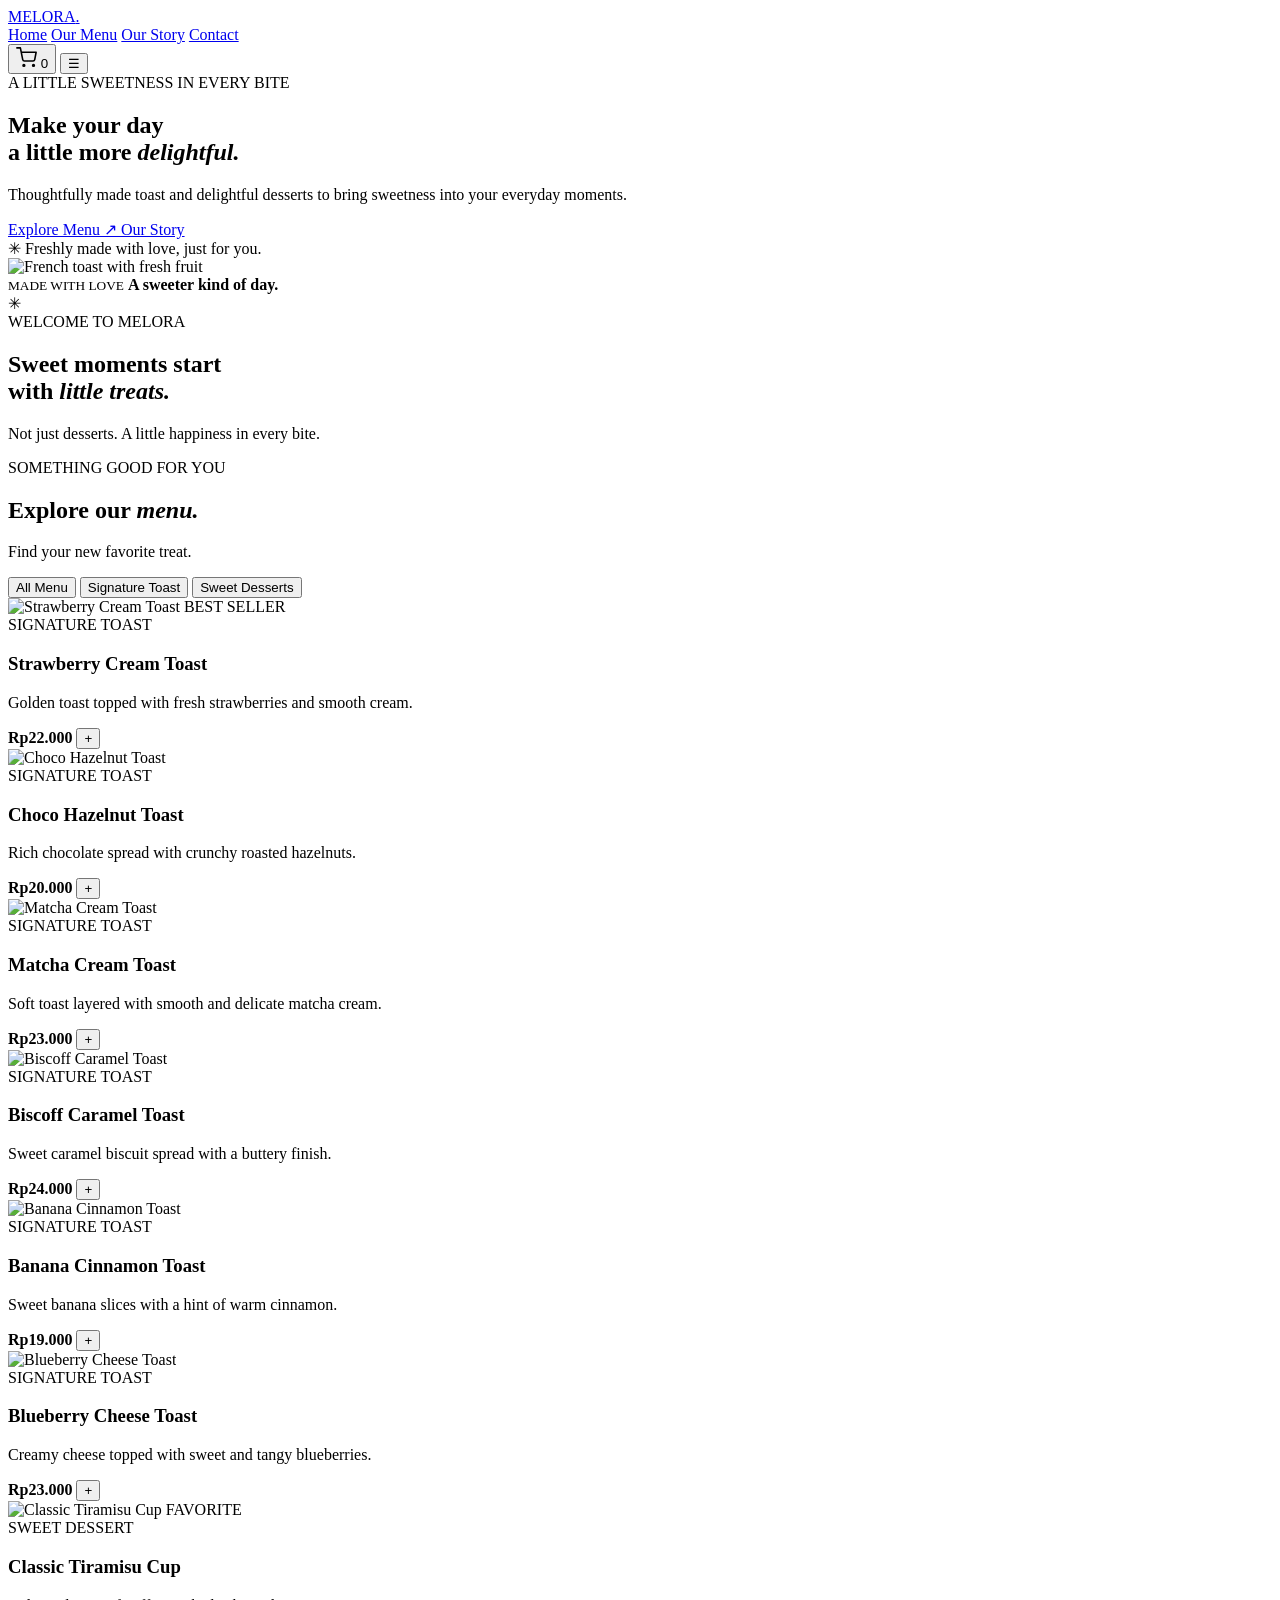
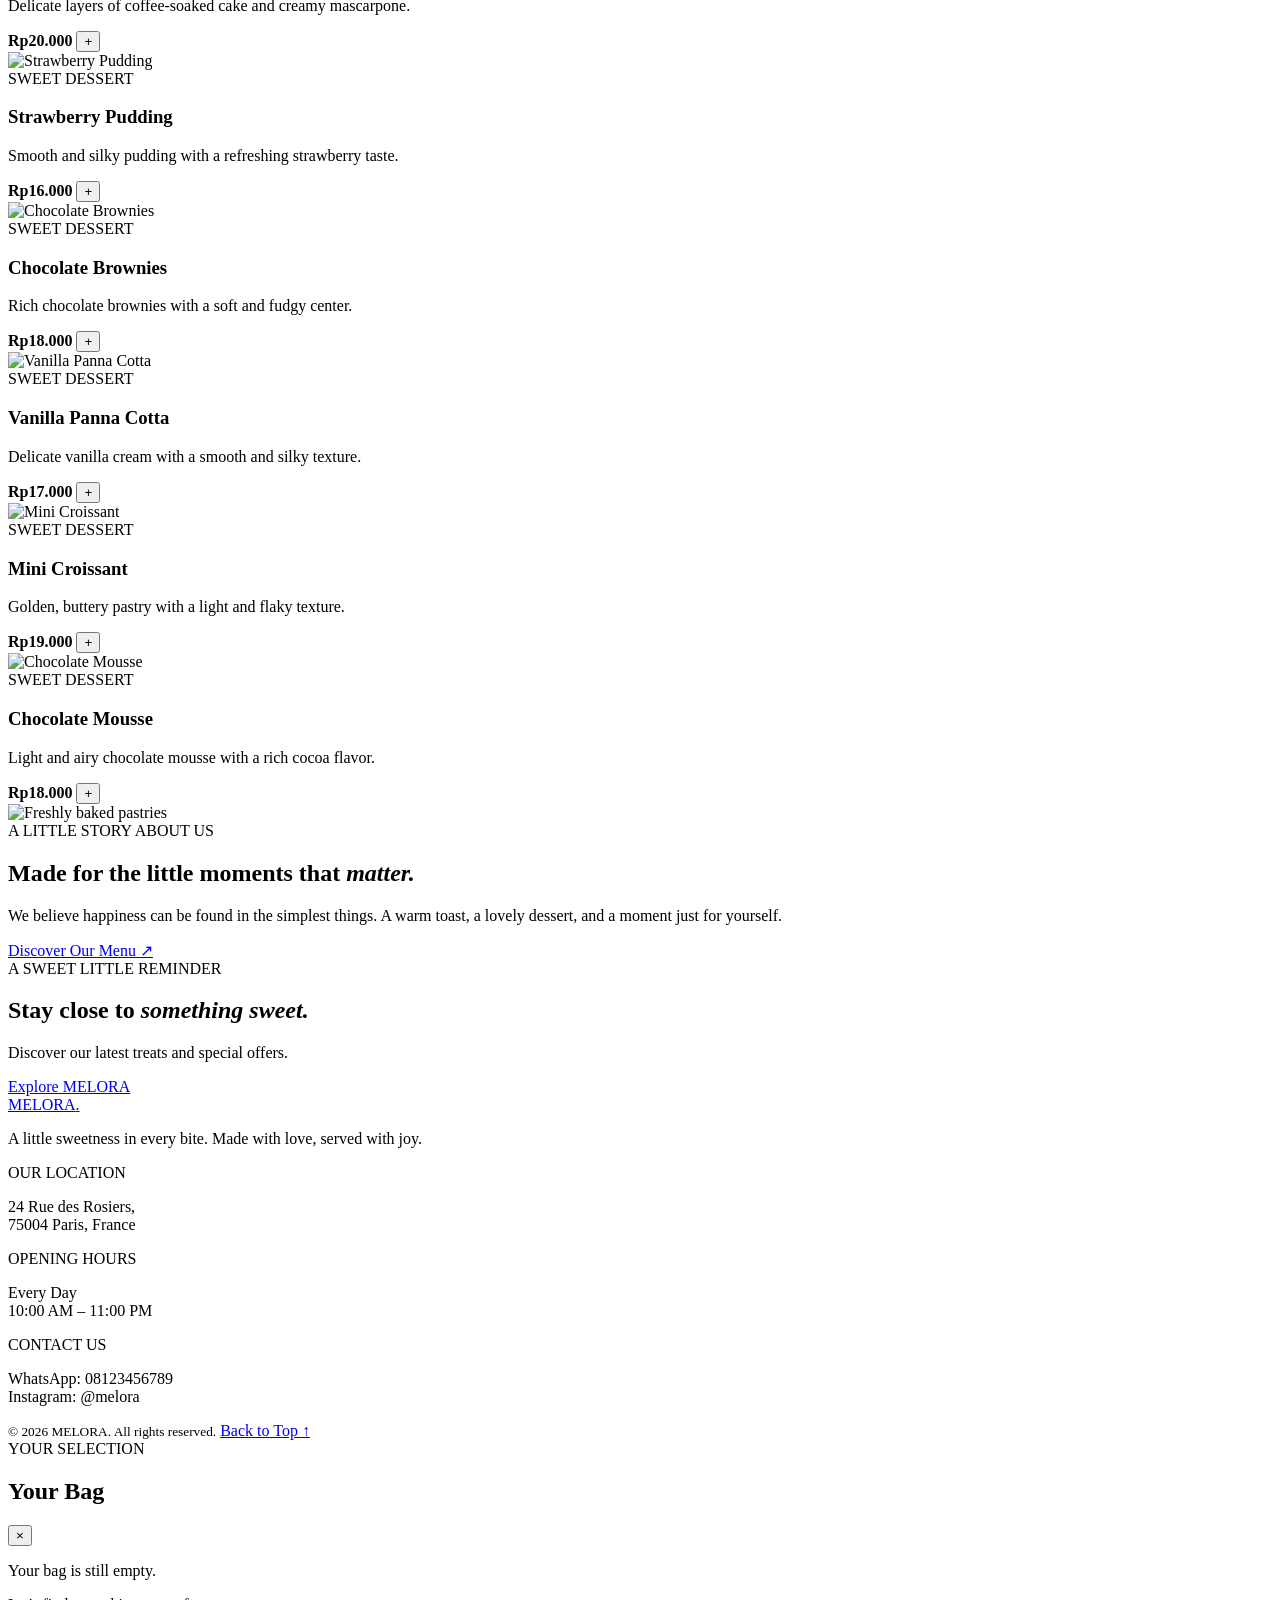
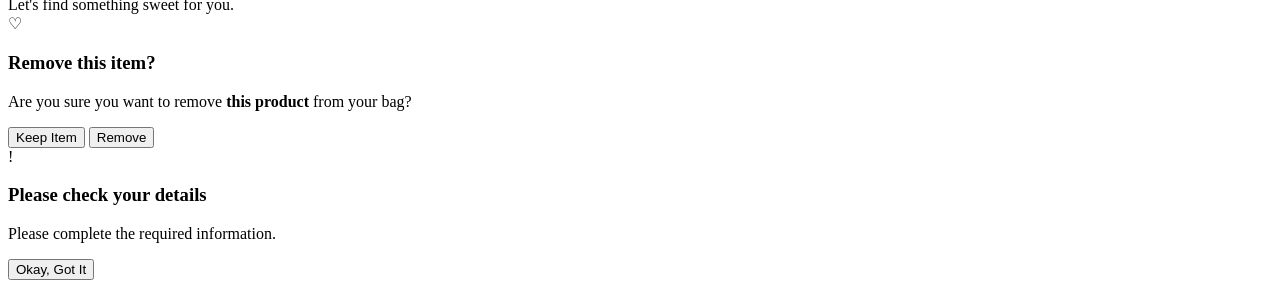
==== commit 6534a43c: "Update index.html" ====
--- a/index.html
+++ b/index.html
@@ -7,8 +7,8 @@
 
     <title>MELORA — Toast & Dessert</title>
 
-    <link rel="stylesheet" href="style.css">
-
+<link rel="stylesheet" href="css/style.css">
+    
     <link rel="preconnect" href="https://fonts.googleapis.com">
     <link rel="preconnect" href="https://fonts.gstatic.com" crossorigin>
 
